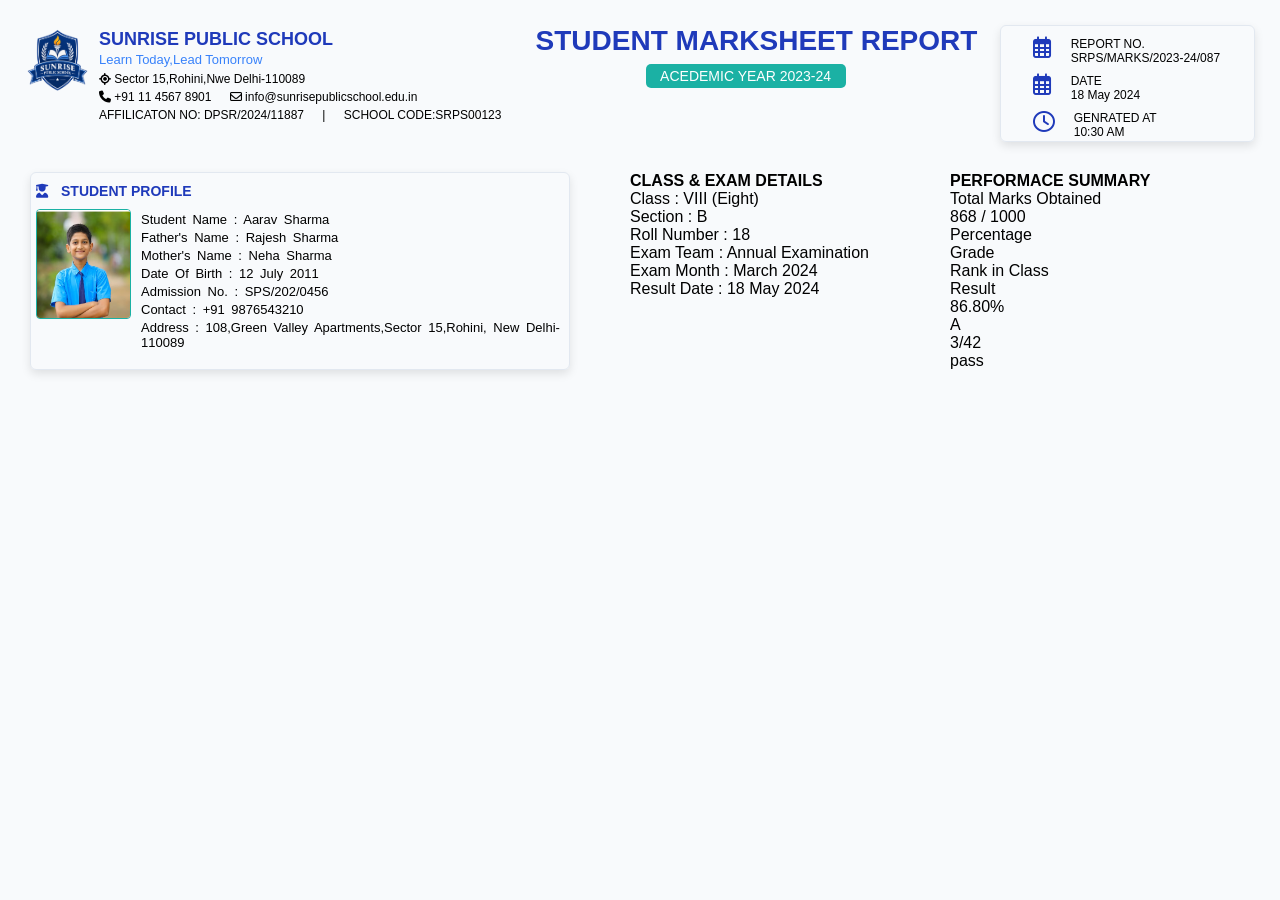
==== index.html @ ed2626d6 "updated" ====
<!doctype html>
<html lang="en">
  <head>
    <meta charset="UTF-8" />
    <meta name="viewport" content="width=device-width, initial-scale=1.0" />
    <link rel="stylesheet" href="style.css" />
    <link
      rel="stylesheet"
      href="https://cdnjs.cloudflare.com/ajax/libs/font-awesome/6.7.2/css/all.min.css"
    />
    <title>Report Card</title>
  </head>
  <body>
    <div class="report-card">
      <header class="header">
        <div class="scl-info">
          <img class="logo" src="slogo.png" alt="school logo" />
          <div class="scl-details">
            <h2>SUNRISE PUBLIC SCHOOL</h2>
            <p id="quote">Learn Today,Lead Tomorrow</p>
            <div class="content">
              <p>
                <i class="fa-solid fa-location-crosshairs"></i> Sector
                15,Rohini,Nwe Delhi-110089
              </p>
              <p>
                <i class="fa-solid fa-phone"></i> +91 11 4567 8901
                <span
                  ><i class="fa-regular fa-envelope"></i>
                  info@sunrisepublicschool.edu.in</span
                >
              </p>

              <p>
                AFFILICATON NO: DPSR/2024/11887 <span>|</span>
                <span>SCHOOL CODE:SRPS00123</span>
              </p>
            </div>
          </div>
        </div>
        <div class="scl-title">
          <h1>STUDENT MARKSHEET REPORT</h1>
          <p>ACEDEMIC YEAR 2023-24</p>
        </div>
        <div class="meta-data">
          <div class="meta-info">
            <i class="fa-regular fa-calendar-days"></i>
            <div>
              <p>REPORT NO. <br />SRPS/MARKS/2023-24/087</p>
            </div>
          </div>
          <div class="meta-info">
            <i class="fa-regular fa-calendar-days"></i>
            <div>
              <p>DATE <br />18 May 2024</p>
            </div>
          </div>
          <div class="meta-info">
            <i class="fa-regular fa-clock"></i>
            <div>
              <p>GENRATED AT<br />10:30 AM</p>
            </div>
          </div>
        </div>
      </header>

      <section class="top-details">
        <div class="profile">
          <h4>
            <i id="sicon" class="fa-solid fa-user-graduate"></i>STUDENT PROFILE
          </h4>
          <div class="profile-details">
            <div>
              <img class="studentimg" src="student.jpg" alt="profile pic" />
            </div>
            <div class="profile-info">
              <p>Student Name : Aarav Sharma</p>
              <p>Father's Name : Rajesh Sharma</p>
              <p>Mother's Name : Neha Sharma</p>
              <p>Date Of Birth : 12 July 2011</p>
              <p>Admission No. : SPS/202/0456</p>
              <p>Contact : +91 9876543210</p>
              <p>
                Address : 108,Green Valley Apartments,Sector 15,Rohini, New
                Delhi-110089
              </p>
            </div>
          </div>
        </div>
        <div class="student-details">
          <h4>CLASS & EXAM DETAILS</h4>
          <p>Class : VIII (Eight)</p>
          <p>Section : B</p>
          <p>Roll Number : 18</p>
          <p>Exam Team : Annual Examination</p>
          <p>Exam Month : March 2024</p>
          <p>Result Date : 18 May 2024</p>
        </div>
        <div class="card">
          <h4>PERFORMACE SUMMARY</h4>
          <p>Total Marks Obtained</p>
          <p class="marks">868 / 1000</p>
          <div class="card-details">
            <div>
              <p>Percentage</p>
              <p>Grade</p>
              <p>Rank in Class</p>
              <p>Result</p>
            </div>
            <div>
              <p id="p2">86.80%</p>
              <p id="p3">A</p>
              <p id="p2">3/42</p>
              <p id="p1">pass</p>
            </div>
          </div>
        </div>
      </section>
    </div>
  </body>
</html>
---- style.css ----
*{
    margin: 0;
    padding: 0;
    box-sizing: border-box;
}
body{
   font-family: 'Segoe UI', Tahoma, Geneva, Verdana, sans-serif;
   background-color:#F8FAFC;
   padding: 25px;
   
}

.header{
    display: grid;
    grid-template-columns: 1.1fr 1fr 0.55fr;
    width: 100%;
    align-items: start;
}

.scl-info{
    display: flex;
    gap: 9px;
}
.logo{
width: 65px;
height: 70px;
}
.scl-info h2{
    font-size: 18px;
    font-weight: 600;
    line-height: 1.4;
    color: #1F3ABA;
    margin-top:2px;
}

#quote{
    color: #3882fa;
    font-size: 13px;
}

.content{
    font-size: 12px;
    margin-top: 5px;

}
.content p{
    margin-top: 4px;
}
.content span{
    margin-left: 15px;
}
.scl-title h1{
   font-size:28px;
   color:#1F3ABA;
} 
.scl-title p{
  background-color: #1bb1a4;
  color: white;
  padding: 4px 5px;
  width: 200px;
  margin-left: 110px;
  border-radius: 5px;
  text-align: center;
  font-size: 14px;
  font-weight: 500;
  margin-top: 7px;
}
.meta-data{
      border: 1px solid #e2e8f0;
   box-shadow: 0px 4px 10px rgba(0, 0, 0, 0.1);
   border-radius: 6px;
   padding: 2px 2px;
}
.meta-info{
    display: flex;
   border-radius: 4px;
   margin-top: 5px;
   margin-left: 30px;
 
}
.meta-info p{
    margin-left: 20px;
    font-size: 12px;
    margin-top: 4px;
}
.meta-info i{
    color: #1F3ABA;
    margin-top: 4px;
    font-size: 21px;
}
.top-details{
    display: grid;
    grid-template-columns: 1.5fr 0.80fr 0.75fr;
    margin-top: 20px;
    padding: 10px 5px;
}
.profile{
    border: 1px solid #e2e8f0;
   box-shadow: 0px 4px 10px rgba(0, 0, 0, 0.1);
   border-radius: 6px;
   width:90%;
   padding: 5px;
   padding-top: 10px;

}
.profile h4{
    font-size: 14px;
    font-weight: 600;
    color: #1F3ABA;

}
#sicon{
    margin-right: 13px;
}
.profile-details{
    display: flex;
    margin-top: 10px;
    gap: 10px;
}
.studentimg{
    height: 110px;
    width: 95px;
    border: 1px solid #1bb1a4;
    border-radius: 4px;
    
}
.profile-info{
    font-size: 13px;
}
.profile-info p{
 margin-top: 3px;
 word-spacing: 3px;
}
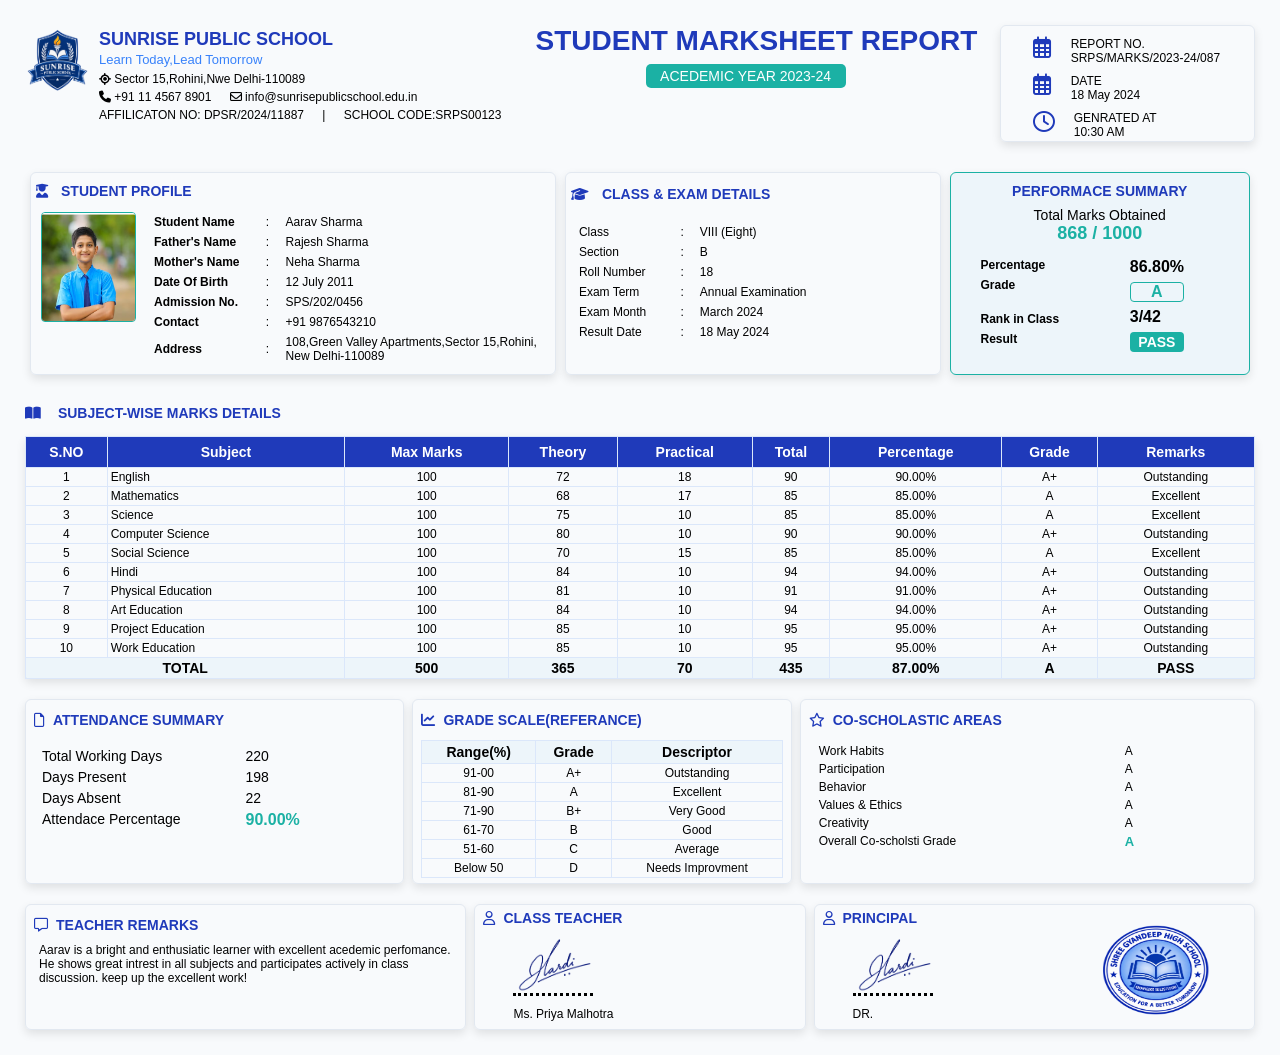
==== commit 0871bcf8: "16-10-2026 change for ui" ====
--- a/index.html
+++ b/index.html
@@ -71,51 +71,364 @@
           </h4>
           <div class="profile-details">
             <div>
-              <img class="studentimg" src="student.jpg" alt="profile pic" />
+              <img  class="studentimg" src="student.jpg" alt="profile pic" />
             </div>
             <div class="profile-info">
-              <p>Student Name : Aarav Sharma</p>
-              <p>Father's Name : Rajesh Sharma</p>
-              <p>Mother's Name : Neha Sharma</p>
-              <p>Date Of Birth : 12 July 2011</p>
-              <p>Admission No. : SPS/202/0456</p>
-              <p>Contact : +91 9876543210</p>
-              <p>
-                Address : 108,Green Valley Apartments,Sector 15,Rohini, New
-                Delhi-110089
-              </p>
+              <table>
+                <tr>
+                  <td><b>Student Name</b></td>
+                  <td>:</td>
+                  <td>Aarav Sharma</td>
+                </tr>
+                <tr>
+                  <td><b>Father's Name</b></td>
+                <td>: </td>
+                <td>Rajesh Sharma</td>
+              </tr>
+                <tr>
+                  <td><b>Mother's Name</b></td>
+                  <td>: </td>
+                  <td> Neha Sharma</td>
+                </tr>
+                <tr>
+                  <td><b>Date Of Birth</b></td>
+                  <td>: </td>
+                  <td>12 July 2011</td>
+                </tr>
+                <tr>
+                  <td><b>Admission No.</b></td>
+                  <td>: </td>
+                  <td>SPS/202/0456</td>
+                </tr>
+                <tr>
+                  <td><b>Contact</b></td>
+                  <td>: </td>
+                  <td>+91 9876543210</td>
+                </tr>
+                <tr>
+                  <td><b>Address</b></td>
+                  <td>: </td>
+                  <td>108,Green Valley Apartments,Sector 15,Rohini, New
+                Delhi-110089</td>
+                </tr>
+    
+           </table>
             </div>
           </div>
         </div>
         <div class="student-details">
-          <h4>CLASS & EXAM DETAILS</h4>
-          <p>Class : VIII (Eight)</p>
-          <p>Section : B</p>
-          <p>Roll Number : 18</p>
-          <p>Exam Team : Annual Examination</p>
-          <p>Exam Month : March 2024</p>
-          <p>Result Date : 18 May 2024</p>
-        </div>
+          <h4> <i id="picon" class="fa-solid fa-graduation-cap"></i>CLASS & EXAM DETAILS</h4>
+          <table>
+            <tr>
+              <td>Class</td>
+              <td>:</td>
+              <td> VIII (Eight)</td>
+            </tr>
+            <tr>
+              <td>Section</td>
+              <td>:</td>
+              <td>B</td>
+            </tr>
+            <tr>
+              <td>Roll Number</td>
+              <td>:</td>
+              <td>18</td>
+            </tr>
+            <tr>
+              <td>Exam Term</td>
+              <td>:</td>
+              <td>Annual Examination</td>
+            </tr>
+            <tr>
+              <td>Exam Month</td>
+              <td>:</td>
+              <td>March 2024</td>
+            </tr>
+            <tr>
+              <td>Result Date</td>
+              <td>:</td>
+              <td>18 May 2024</td>
+            </tr>
+          </table>
+        </div>
+       
         <div class="card">
           <h4>PERFORMACE SUMMARY</h4>
-          <p>Total Marks Obtained</p>
-          <p class="marks">868 / 1000</p>
+          <p id="c1">Total Marks Obtained</p>
+          <p id="c2">868 / 1000</p>
           <div class="card-details">
-            <div>
+            <div class="card1">
               <p>Percentage</p>
               <p>Grade</p>
-              <p>Rank in Class</p>
+              <p id="Rank">Rank in Class</p>
               <p>Result</p>
             </div>
-            <div>
-              <p id="p2">86.80%</p>
-              <p id="p3">A</p>
-              <p id="p2">3/42</p>
-              <p id="p1">pass</p>
+            <div class="card2">
+              <p id="p1">86.80%</p>
+              <p id="p2">A</p>
+              <p id="p1">3/42</p>
+              <p id="p3">PASS</p>
             </div>
           </div>
         </div>
       </section>
+
+      <section class="table-marks">
+        <div class="subject-marks">
+          <h4><i id="sicon" class="fa-solid fa-book-open"></i> SUBJECT-WISE MARKS DETAILS</h4>
+         <table class="marks-details">
+          <thead>
+            <tr>
+              <th>S.NO</th>
+              <th>Subject</th>
+              <th>Max Marks</th>
+              <th>Theory</th>
+              <th>Practical</th>
+              <th>Total</th>
+              <th>Percentage</th>
+              <th>Grade</th>
+              <th>Remarks</th>
+            </tr>
+          </thead>
+          <tbody>
+      <tr>
+        <td>1</td>
+        <td id="sub">English</td>
+        <td>100</td>
+        <td>72</td>
+        <td>18</td>
+        <td>90</td>
+        <td>90.00%</td>
+        <td>A+</td>
+        <td>Outstanding</td>
+      </tr>
+
+      <tr>
+        <td>2</td>
+        <td id="sub">Mathematics</td>
+        <td>100</td>
+        <td>68</td>
+        <td>17</td>
+        <td>85</td>
+        <td>85.00%</td>
+        <td>A</td>
+        <td>Excellent</td>
+      </tr>
+
+      <tr>
+        <td>3</td>
+        <td id="sub">Science</td>
+        <td>100</td>
+        <td>75</td>
+        <td>10</td>
+        <td>85</td>
+        <td>85.00%</td>
+        <td>A</td>
+        <td>Excellent</td>
+      </tr>
+
+      <tr>
+        <td>4</td>
+        <td id="sub">Computer Science</td>
+        <td>100</td>
+        <td>80</td>
+        <td>10</td>
+        <td>90</td>
+        <td>90.00%</td>
+        <td>A+</td>
+        <td>Outstanding</td>
+      </tr>
+
+      <tr>
+        <td>5</td>
+        <td id="sub">Social Science</td>
+        <td>100</td>
+        <td>70</td>
+        <td>15</td>
+        <td>85</td>
+        <td>85.00%</td>
+        <td>A</td>
+        <td>Excellent</td>
+      </tr>
+      
+<tr>
+    <td>6</td>
+    <td id="sub">Hindi</td>
+    <td>100</td>
+    <td>84</td>
+    <td>10</td>
+    <td>94</td>
+    <td>94.00%</td>
+    <td>A+</td>
+    <td>Outstanding</td>
+</tr>
+
+<tr>
+    <td>7</td>
+    <td id="sub">Physical Education</td>
+    <td>100</td>
+    <td>81</td>
+    <td>10</td>
+    <td>91</td>
+    <td>91.00%</td>
+    <td>A+</td>
+    <td>Outstanding</td>
+</tr>
+
+<tr>
+    <td>8</td>
+    <td id="sub">Art Education</td>
+    <td>100</td>
+    <td>84</td>
+    <td>10</td>
+    <td>94</td>
+    <td>94.00%</td>
+    <td>A+</td>
+    <td>Outstanding</td>
+</tr>
+
+<tr>
+    <td>9</td>
+    <td id="sub">Project Education</td>
+    <td>100</td>
+    <td>85</td>
+    <td>10</td>
+    <td>95</td>
+    <td>95.00%</td>
+    <td>A+</td>
+    <td>Outstanding</td>
+</tr>
+
+<tr>
+    <td>10</td>
+    <td id="sub">Work Education</td>
+    <td>100</td>
+    <td>85</td>
+    <td>10</td>
+    <td>95</td>
+    <td>95.00%</td>
+    <td>A+</td>
+    <td>Outstanding</td>
+</tr>
+
+
+      <tr class="total-row">
+        <td colspan="2">TOTAL</th>
+        <td>500</td>
+        <td>365</td>
+        <td>70</td>
+        <td>435</td>
+        <td>87.00%</td>
+        <td>A</td>
+        <td>PASS</td>
+      </tr>
+    </tbody>
+
+         </table>
+        </div>
+      </section>
+
+      <section class="score">
+        <div class="attendance">
+         <h4><i id="aicon" class="fa-regular fa-file"></i>ATTENDANCE SUMMARY</h4>
+         <div class="score-data">
+           <div>
+            <p>Total Working Days</p>
+            <p>Days Present</p>
+            <p>Days Absent</p>
+            <p>Attendace Percentage</p>
+           </div>
+           <div>
+            <p>220</p>
+            <p>198</p>
+            <p>22</p>
+            <p id="final-marks">90.00%</p>
+           </div>
+         </div>
+        </div>
+        <div class="grade">
+           <h4><i id="aicon" class="fa-solid fa-chart-line"></i>GRADE SCALE(REFERANCE)</h4>
+            <table class="grade-score">
+              <tr>
+                <th>Range(%)</th>
+                <th>Grade</th>
+                <th>Descriptor</th>
+              </tr>
+              <tr>
+                <td>91-00</td>
+                <td>A+</td>
+                <td>Outstanding</td>
+              </tr>
+              <tr>
+                <td>81-90</td>
+                <td>A</td>
+                <td>Excellent</td>
+              </tr>
+              <tr>
+                <td>71-90</td>
+                <td>B+</td>
+                <td>Very Good</td>
+              </tr>
+              <tr>
+                <td>61-70</td>
+                <td>B</td>
+                <td>Good</td>
+              </tr>
+              <tr>
+                <td>51-60</td>
+              <td>C</td>
+              <td>Average</td></tr>
+              <tr>
+                <td>Below 50</td>
+                <td>D</td>
+                <td>Needs Improvment</td>
+              </tr>
+            </table>
+        </div>
+        <div class="score-info">
+          <h4><i id="aicon" class="fa-regular fa-star"></i>CO-SCHOLASTIC AREAS</h4>
+          <div class="sinfo">
+             <div class="sinfo1">
+              <p>Work Habits</p>
+              <p>Participation</p>
+              <p>Behavior</p>
+              <p>Values & Ethics</p>
+              <p>Creativity</p>
+              <p>Overall Co-scholsti Grade</p>
+             </div>
+             <div class="sinfo2">
+              <p>A</p>
+              <p>A</p>
+              <p>A</p>
+              <p>A</p>
+              <p>A</p>
+              <p id="final-grade">A</p>
+             </div>
+          </div>
+        </div>
+      </section>
+      <footer class="footer-data">
+         <div class="remarks">
+            <h4><i id="aicon" class="fa-regular fa-message"></i>TEACHER REMARKS</h4>
+            <p>Aarav is a bright and enthusiatic learner with excellent acedemic perfomance. He shows great intrest in all subjects and participates actively in class discussion. keep up the excellent work!</p>
+            
+         </div>
+         <div class="t-sign">
+            <h4><i id="aicon" class="fa-regular fa-user"></i>CLASS TEACHER</h4>
+            <img id="sign" src="sign.png" alt="teacher signature">
+            <p>Ms. Priya Malhotra</p>
+         </div>
+         <div class="p-sign">
+          <div class="sign1">
+              <h4><i id="aicon" class="fa-regular fa-user"></i>PRINCIPAL</h4>
+            <img id="sign" src="sign.png" alt="principal signature">
+            <p>DR.</p>
+          </div>
+          <div class="sign2">
+         <img src="stamp.png" alt="stamp">
+          </div>
+         </div>
+      </footer>
     </div>
   </body>
 </html>
--- a/style.css
+++ b/style.css
@@ -1,59 +1,58 @@
-*{
-    margin: 0;
-    padding: 0;
-    box-sizing: border-box;
-}
-body{
-   font-family: 'Segoe UI', Tahoma, Geneva, Verdana, sans-serif;
-   background-color:#F8FAFC;
-   padding: 25px;
-   
-}
-
-.header{
-    display: grid;
-    grid-template-columns: 1.1fr 1fr 0.55fr;
-    width: 100%;
-    align-items: start;
-}
-
-.scl-info{
-    display: flex;
-    gap: 9px;
-}
-.logo{
-width: 65px;
-height: 70px;
-}
-.scl-info h2{
-    font-size: 18px;
-    font-weight: 600;
-    line-height: 1.4;
-    color: #1F3ABA;
-    margin-top:2px;
-}
-
-#quote{
-    color: #3882fa;
-    font-size: 13px;
-}
-
-.content{
-    font-size: 12px;
-    margin-top: 5px;
-
-}
-.content p{
-    margin-top: 4px;
-}
-.content span{
-    margin-left: 15px;
-}
-.scl-title h1{
-   font-size:28px;
-   color:#1F3ABA;
-} 
-.scl-title p{
+* {
+  margin: 0;
+  padding: 0;
+  box-sizing: border-box;
+}
+
+body {
+  font-family: "Segoe UI", Tahoma, Geneva, Verdana, sans-serif;
+  background-color: hsl(210, 40%, 98%);
+  padding: 25px;
+}
+
+.header {
+  display: grid;
+  grid-template-columns: 1.1fr 1fr 0.55fr;
+  width: 100%;
+  align-items: start;
+}
+
+.scl-info {
+  display: flex;
+  gap: 9px;
+}
+.logo {
+  width: 65px;
+  height: 70px;
+}
+.scl-info h2 {
+  font-size: 18px;
+  font-weight: 600;
+  line-height: 1.4;
+  color: #1f3aba;
+  margin-top: 2px;
+}
+
+#quote {
+  color: #3882fa;
+  font-size: 13px;
+}
+
+.content {
+  font-size: 12px;
+  margin-top: 5px;
+}
+.content p {
+  margin-top: 4px;
+}
+.content span {
+  margin-left: 15px;
+}
+.scl-title h1 {
+  font-size: 28px;
+  color: #1f3aba;
+}
+.scl-title p {
   background-color: #1bb1a4;
   color: white;
   padding: 4px 5px;
@@ -65,69 +64,415 @@
   font-weight: 500;
   margin-top: 7px;
 }
-.meta-data{
-      border: 1px solid #e2e8f0;
-   box-shadow: 0px 4px 10px rgba(0, 0, 0, 0.1);
-   border-radius: 6px;
-   padding: 2px 2px;
-}
-.meta-info{
-    display: flex;
-   border-radius: 4px;
-   margin-top: 5px;
-   margin-left: 30px;
- 
-}
-.meta-info p{
-    margin-left: 20px;
-    font-size: 12px;
-    margin-top: 4px;
-}
-.meta-info i{
-    color: #1F3ABA;
-    margin-top: 4px;
-    font-size: 21px;
-}
-.top-details{
-    display: grid;
-    grid-template-columns: 1.5fr 0.80fr 0.75fr;
-    margin-top: 20px;
-    padding: 10px 5px;
-}
-.profile{
-    border: 1px solid #e2e8f0;
-   box-shadow: 0px 4px 10px rgba(0, 0, 0, 0.1);
-   border-radius: 6px;
-   width:90%;
-   padding: 5px;
-   padding-top: 10px;
-
-}
-.profile h4{
-    font-size: 14px;
-    font-weight: 600;
-    color: #1F3ABA;
-
-}
-#sicon{
-    margin-right: 13px;
-}
-.profile-details{
-    display: flex;
-    margin-top: 10px;
-    gap: 10px;
-}
-.studentimg{
-    height: 110px;
-    width: 95px;
-    border: 1px solid #1bb1a4;
-    border-radius: 4px;
-    
-}
-.profile-info{
-    font-size: 13px;
-}
-.profile-info p{
- margin-top: 3px;
- word-spacing: 3px;
-}+.meta-data {
+  border: 1px solid #e2e8f0;
+  box-shadow: 0px 4px 10px rgba(0, 0, 0, 0.1);
+  border-radius: 6px;
+  padding: 2px 2px;
+}
+.meta-info {
+  display: flex;
+  border-radius: 4px;
+  margin-top: 5px;
+  margin-left: 30px;
+}
+.meta-info p {
+  margin-left: 20px;
+  font-size: 12px;
+  margin-top: 4px;
+}
+.meta-info i {
+  color: #1f3aba;
+  margin-top: 4px;
+  font-size: 21px;
+}
+.top-details {
+  display: grid;
+  grid-template-columns: 1.4fr 1fr 0.8fr;
+  gap: 9px;
+  margin-top: 20px;
+  padding: 10px 5px;
+  width: 100%;
+  box-sizing: border-box;
+  align-items: stretch;
+}
+
+.profile {
+  border: 1px solid #e2e8f0;
+  box-shadow: 0px 4px 10px rgba(0, 0, 0, 0.1);
+  border-radius: 6px;
+  width: 100%;
+  min-width: 0;
+  padding: 5px;
+  padding-top: 10px;
+}
+.profile h4 {
+  font-size: 14px;
+  font-weight: 600;
+  color: #1f3aba;
+}
+#sicon {
+  margin-right: 13px;
+}
+.profile-details {
+  display: flex;
+  margin-top: 10px;
+  gap: 10px;
+  padding: 3px 5px;
+}
+.studentimg {
+  height: 110px;
+  width: 95px;
+  border: 1px solid #1bb1a4;
+  border-radius: 4px;
+}
+.profile-info td {
+  font-size: 12px;
+  padding: 3px 8px;
+}
+.profile-info table {
+  width: 100%;
+  border-collapse: collapse;
+}
+.profile-info td:first-child {
+  width: 28%;
+}
+.profile-info td:nth-child(2) {
+  width: 5%;
+}
+.profile-info td:nth-child(3) {
+  width: 67%;
+}
+.student-details {
+  border: 1px solid #e2e8f0;
+  box-shadow: 0px 4px 10px rgba(0, 0, 0, 0.1);
+  border-radius: 6px;
+  width: 100%;
+  padding: 5px;
+  padding-top: 10px;
+}
+.student-details h4 {
+  color: #1f3aba;
+  gap: 5px;
+  font-size: 14px;
+  margin-top: 3px;
+  font-weight: 600;
+}
+#picon {
+  margin-right: 13px;
+}
+.student-details table {
+  width: 100%;
+  border-collapse: collapse;
+  margin-top: 20px;
+}
+.student-details td {
+  font-size: 12px;
+  padding: 3px 8px;
+}
+.student-details td:first-child {
+  width: 28%;
+}
+.student-details td:nth-child(2) {
+  width: 5%;
+}
+.student-details td:nth-child(3) {
+  width: 67%;
+}
+.card {
+  border: 1px solid #e2e8f0;
+  box-shadow: 0px 4px 10px rgba(0, 0, 0, 0.1);
+  border-radius: 6px;
+  width: 100%;
+  min-width: 0;
+  box-sizing: border-box;
+  border-color: #1bb1a4;
+  background-color: rgba(173, 216, 230, 0.15);
+}
+.card h4 {
+  font-size: 14px;
+  color: #1f3aba;
+  font-weight: 600;
+  text-align: center;
+  margin-top: 10px;
+}
+#c1 {
+  font-size: 14px;
+  text-align: center;
+  margin-top: 8px;
+}
+#c2 {
+  font-size: 18px;
+  text-align: center;
+  color: #1bb1a4;
+  font-weight: 600;
+}
+.card-details {
+  display: flex;
+  font-size: 12px;
+  width: 100%;
+  margin-top: 8px;
+}
+.card1 {
+  width: 50%;
+  margin-left: 30px;
+  font-weight: 600;
+}
+.card-details p {
+  margin-top: 6px;
+}
+#Rank {
+  margin-top: 20px;
+}
+#p1 {
+  font-size: 16px;
+  font-weight: 600;
+}
+#p2 {
+  border: 1px solid #1bb1a4;
+  border-radius: 4px;
+  text-align: center;
+  color: #1bb1a4;
+  font-weight: 600;
+  font-size: 16px;
+}
+#p3 {
+  background-color: #1bb1a4;
+  color: white;
+  font-size: 14px;
+  font-weight: 600;
+  border-radius: 4px;
+  padding: 2px 4px;
+  text-align: center;
+}
+.subject-marks {
+  width: 100%;
+  margin-top: 20px;
+}
+.subject-marks h4 {
+  color: #1f3aba;
+  font-size: 14px;
+}
+.marks-details {
+  border: 1px solid #dbe7fa;
+  border-radius: 5px;
+  box-shadow: 0px 4px 10px rgba(0, 0, 0, 0.1);
+  width: 100%;
+  text-align: center;
+  border-collapse: collapse;
+  margin-top: 15px;
+}
+.marks-details th,
+.marks-details td {
+  border: 1px solid #dbe7fa;
+  padding: 2px 3px;
+}
+.marks-details th {
+  padding: 7px 1px;
+  background-color: #1f3aba;
+  color: white;
+  font-size: 14px;
+  font-weight: 600;
+}
+.marks-details td {
+  font-size: 12px;
+}
+#sub {
+  text-align: start;
+}
+.total-row {
+  background-color: rgba(173, 216, 230, 0.15);
+}
+.total-row td {
+  color: black;
+  font-size: 14px;
+  font-weight: 700;
+}
+.score {
+  display: grid;
+  grid-template-columns: 1fr 1fr 1.2fr;
+  margin-top: 20px;
+  gap: 8px;
+}
+.attendance {
+  border: 1px solid #e2e8f0;
+  box-shadow: 0px 4px 10px rgba(0, 0, 0, 0.1);
+  border-radius: 6px;
+  width: 100%;
+  min-width: 0;
+  box-sizing: border-box;
+  padding: 5px 8px;
+}
+.attendance h4 {
+  font-size: 14px;
+  color: #1f3aba;
+  margin-top: 7px;
+}
+#aicon {
+  margin-right: 8px;
+}
+.score-data {
+  display: flex;
+  margin-top: 10px;
+  padding: 5px 8px;
+  gap: 65px;
+}
+.score-data p {
+  font-size: 14px;
+  margin-top: 5px;
+}
+#final-marks {
+  font-size: 16px;
+  font-weight: 600;
+  color: #1bb1a4;
+}
+
+.grade {
+  border: 1px solid #e2e8f0;
+  box-shadow: 0px 4px 10px rgba(0, 0, 0, 0.1);
+  border-radius: 6px;
+  width: 100%;
+  min-width: 0;
+  box-sizing: border-box;
+  padding: 5px 8px;
+}
+
+.grade h4 {
+  font-size: 14px;
+  color: #1f3aba;
+  margin-top: 7px;
+}
+.grade-score {
+  border: 1px solid #dbe7fa;
+  width: 100%;
+  border-collapse: collapse;
+  margin-top: 12px;
+}
+.grade-score th,
+.grade-score td {
+  border: 1px solid #dbe7fa;
+}
+.grade-score th {
+  padding: 3px 4px;
+  font-size: 14px;
+  background-color: rgba(173, 216, 230, 0.15);
+}
+.grade-score td {
+  font-size: 12px;
+  padding: 2px 4px;
+  text-align: center;
+}
+.score-info {
+  border: 1px solid #e2e8f0;
+  box-shadow: 0px 4px 10px rgba(0, 0, 0, 0.1);
+  border-radius: 6px;
+  width: 100%;
+  min-width: 0;
+  box-sizing: border-box;
+  padding: 5px 8px;
+}
+.score-info h4 {
+  font-size: 14px;
+  color: #1f3aba;
+  margin-top: 7px;
+}
+.sinfo {
+  margin-top: 12px;
+  font-size: 12px;
+  width: 100%;
+  display: flex;
+  margin-left: 10px;
+}
+.sinfo p {
+  margin-top: 4px;
+}
+.sinfo1 {
+  width: 70%;
+}
+.sinfo2 {
+  width: 30%;
+}
+#final-grade {
+  font-size: 13px;
+  color: #1bb1a4;
+  font-weight: 600;
+}
+.footer-data {
+  display: grid;
+  grid-template-columns: 1.2fr 0.9fr 1.2fr;
+  margin-top: 20px;
+  gap: 8px;
+}
+.remarks {
+  border: 1px solid #e2e8f0;
+  box-shadow: 0px 4px 10px rgba(0, 0, 0, 0.1);
+  border-radius: 6px;
+  width: 100%;
+  min-width: 0;
+  box-sizing: border-box;
+  padding: 5px 8px;
+}
+.remarks h4 {
+  font-size: 14px;
+  color: #1f3aba;
+  margin-top: 7px;
+}
+.remarks p {
+  font-size: 12px;
+  margin-top: 10px;
+  padding: 0 5px;
+}
+.t-sign {
+  border: 1px solid #e2e8f0;
+  box-shadow: 0px 4px 10px rgba(0, 0, 0, 0.1);
+  border-radius: 6px;
+  width: 100%;
+  min-width: 0;
+  box-sizing: border-box;
+  padding: 5px 8px;
+}
+.t-sign h4 {
+  font-size: 14px;
+  color: #1f3aba;
+  margin-top: 7x;
+}
+#sign {
+  height: 60px;
+  width: 80px;
+  margin-left: 30px;
+  border-bottom: dotted;
+  margin-top: 10px;
+}
+.t-sign p {
+  margin-left: 30px;
+  margin-top: 7px;
+  font-size: 12px;
+}
+.p-sign {
+  border: 1px solid #e2e8f0;
+  box-shadow: 0px 4px 10px rgba(0, 0, 0, 0.1);
+  border-radius: 6px;
+  width: 100%;
+  min-width: 0;
+  box-sizing: border-box;
+  padding: 5px 8px;
+  display: flex;
+  justify-content: space-between;
+}
+.p-sign h4 {
+  font-size: 14px;
+  color: #1f3aba;
+  margin-top: 7x;
+}
+.p-sign p {
+  margin-left: 30px;
+  margin-top: 7px;
+  font-size: 12px;
+}
+
+.sign2 img {
+  height: 100px;
+  width: 120px;
+  margin-top: 10px;
+  margin-right: 30px;
+}
